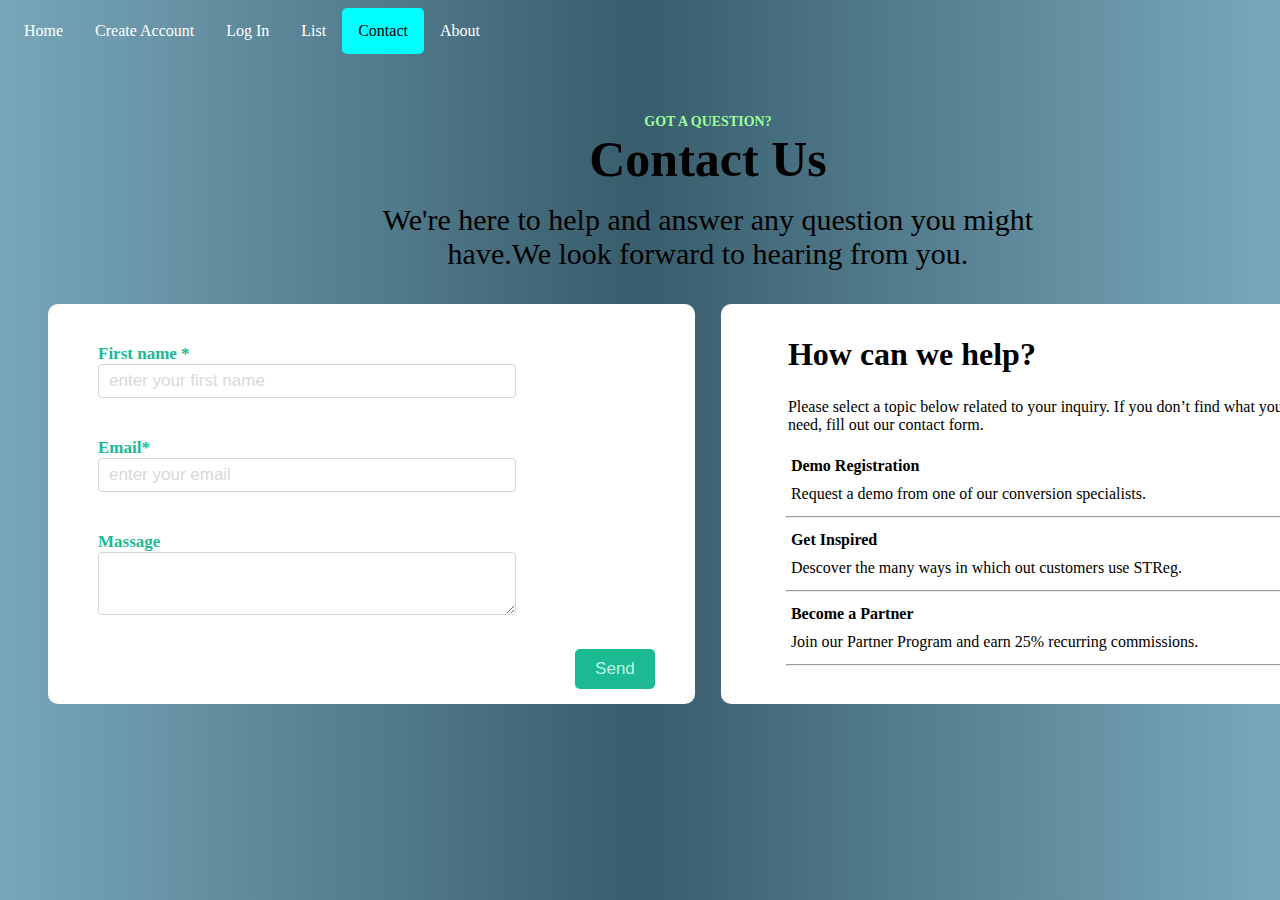
==== contact.html @ de9a7a92 "update-03/22" ====
<!DOCTYPE html>
<html>
<head>
	<meta charset="utf-8">
	<meta name="viewport" content="width=device-width, initial-scale=1">
	<title>Register Form</title>
	<link rel="stylesheet" type="text/css" href="style.css">
	<script type="text/javascript" src="code.js">	</script>
</head>
<body>
	

	<!-- Navbar -->
	<div id = "navber">
		<ul>
		  <li><a href="index.html">Home</a></li>
		  <li><a href="signup.html">Create Account</a></li>
		  <li><a href="login.html">Log In</a></li>
		  <li><a href="stList.html">List</a></li>
		  <li><a class="active" href="#contact">Contact</a></li>
		  <li><a href="#about" >About</a></li>
		</ul>
	</div>

	<div class="container">
		<div class="contain-top">
			<div class="massage">
				<h4 >GOT A QUESTION?</h4>
				<h1 >Contact Us</h1>
			
				<p>
					We're here to help and answer any question you might have.We look forward to hearing from you.
				</p>
			</div>
		</div>
		<div class="con-horizontal-group">
			<div class="form-body">
				<div class="con-left">
					<!-- Name -->
					<div class="form-group con">
			            <label for="name" class="label-title">First name *</label><br>
			            <input type="text" id="name" class="con-form-input" placeholder="enter your first name" required="required" />
			        </div>

					<!-- Email -->
					<div class="form-group con">
					  	<label for="email" class="label-title">Email*</label><br>
					  	<input type="email" id="email" class="con-form-input" placeholder="enter your email" required="required">
					</div>

					<!-- Massage -->
					<div class="form-group con">
				        <label for="choose-file" class="label-title">Massage</label><br>
				        <textarea class="con-form-input" rows="3" cols="50" style="height:auto"></textarea>
					</div>
					<div class="btn-right">
						<button type="submit" class="btn">Send</button> 
						
					</div>
				</div>
				<div class="con-right">
					<div class="massage-1">
						<h1>How can we help?</h1>
						<p>Please select a topic below related to your inquiry. If you don’t find what you need, fill out our contact form.</p>
						<div class="opt-1">
							<h4>Demo Registration</h4>
							<p>Request a demo from one of our conversion specialists.</p>
							<hr>
						</div>
						<div class="opt-1">
							<h4>Get Inspired</h4>
							<p>Descover the many ways in which out customers use STReg.</p>
							<hr>	
						</div>
						<div class="opt-1">
							<h4>Become a Partner</h4>
							<p>Join our Partner Program and earn 25% recurring commissions.</p>
							<hr>
						</div>
					</div>
					
					
				</div>
			</div>
		</div>

	</div>
	
	
</body>
</html>
---- style.css ----
/*---------------------------------------*/
/* Font */
/*---------------------------------------*/

@import url('https://fonts.googleapis.com/css?family=Roboto');


/*---------------------------------------*/
/* Register Form */
/*---------------------------------------*/
body {
  	background:linear-gradient(to right, #78a7ba 0%, #385D6C 50%, #78a7ba 99%);
}

/*---------------------------------------*/
/* Navbar */
/*---------------------------------------*/
#navber ul li a{
	border-radius: 5px;
}
ul {
	list-style-type: none;
	margin: 0;
	padding: 0;
	overflow: hidden;
	/*background-color: #595959;*/
}

li {
  	float: left;
}

li a {
  	display: block;
  	color: white;
  	text-align: center;
  	padding: 14px 16px;
  	text-decoration: none;
}

li a:hover {
  	background-color: #111;
  	color: white;
  	transition: 1s;
}

.active {
  background-color: #00ffff;
  color: black;
  transition: 1s;
}

/*---------------------------------------*/
/* Form Header */
/*---------------------------------------*/

.signup-form{
	font-family: "Roboto", san-serif;
	width: 1000px;
	margin: 5px auto;
	background:linear-gradient(to right, #ffffff 0%, #fafafa 50%, #ffffff 99%);
	border-radius: 10px;
	box-shadow: 5px 7px ;
}

.form-header{
	background-color: #EFF0F1;
	border-top-left-radius: 10px;
	border-top-right-radius: 10px;
}

.form-header h1{
	font-size: 30px;
	text-align: center;
	color: #666;
	padding: 20px 0;
	border-bottom: 1px solid #cccccc;
}

/*---------------------------------------*/
/* Form Body */
/*---------------------------------------*/

.form-body{
	padding: 10px 40px;	/*top-bottom Right-Left */
	height: 450px;
	color: #666;
}

.form-group{
	margin-bottom: 20px;	
}

.label-title{
	color: #1BBA93;
	font-size: 17px;
	font-weight: bold;
}

.form-input{
	font-size: 17px;
	box-sizing: border-box;
	width: 98%;
	height: 34px;
	padding-left: 10px;
	padding-right: 10px;
	color: #333333;
	text-align: left;
	border: 1px solid #d6d6d6;
	border-radius: 4px;
	background: white;
	outline: none;
}

.horizontal-group .left{
	float: left;
	width: 49%;
}
.horizontal-group .right{
	float: right;
	width: 49%;
}


#range-label {
	width:15%;
	padding:5px;
	background-color: #1BBA93;
	color:white;
	border-radius: 5px;
	font-size: 17px;
	position: relative;
	top:-8px;
}

::-webkit-input-placeholder { /*Change the color of placeholder text */
 	color:#d9d9d9;
}



/*---------------------------------------*/
/* Form Footer */
/*---------------------------------------*/



.signup-form .form-footer  {
	background-color: #EFF0F1;
	border-bottom-left-radius: 10px;
	border-bottom-right-radius: 10px;
	padding:10px 40px;
	text-align: right;
	border-top: 1px solid #cccccc;
}


.form-footer span {
  	float:left;
	margin-top: 10px;
	color:#999;  
	font-style: italic;
	font-weight: thin;
}


.btn {
    display:inline-block;
    padding:10px 20px;
    background-color: #1BBA93;
    font-size:17px;
    border:none;
    border-radius:5px;
    color:#bcf5e7;
    cursor:pointer;
}

.btn:hover {
    background-color: #169c7b;
    color:white;
    transition: 1s;
}

/*---------------------------------------*/
/* Log In Form */
/*---------------------------------------*/
.login-form{
	font-family: "Roboto", san-serif;
	width: 1000px;
	height: 600px;
	margin: 20px auto;
	background:linear-gradient(to right, #ffffff 0%, #fafafa 50%, #ffffff 99%);
	border-radius: 10px;
	box-shadow: 5px 7px ;
}

.logform-body{
	padding: 0;	/*top-bottom Right-Left */
	height: 580px;
	color: #666;
}


.log-left{
	width: 49%;
	float: left;
	height: 600px;
	background-image: url('C:\\Users\\raihanur.rahman\\Downloads\\bg-01.jpg');
	background-position: center;
	background-repeat: no-repeat;
	background-size: cover;
	border-radius: 10px;
}

.log-right{
	width: 49%;
	height: 520px;
	float: right;
	margin-top: 45px;
}


.label1{
	padding: 10px;
	margin-bottom: 50px;
}
.logright{
	float: right;
	width: 100%;
}
.log{
	margin-top: 50px;
}
/*---------------------------------------*/
/* Social Icons */
/*---------------------------------------*/

.social{
	width: 100%;
	margin: 0px;
}
.soc-list{
	width: 100%;
	margin-top: 500px;
	margin-right: 50%;
}

.soc-list li{
	margin-left: 50px; 
	background: black;
}


.soc-list li:nth-child(1) a:hover{
	background: #3b5999;
	transition: 0.6s;
}

.soc-list li:nth-child(2) a:hover{
    background: #55acee;
    transition: 0.6s;
}

.soc-list li:nth-child(3) a:hover {
  	background: #0077b5;
  	transition: 0.6s;
}

.soc-list li:nth-child(4) a:hover {
  	background: #dd4b39;
  	transition: 0.6s;
}

/*---------------------------------------*/
/* Contact Page */
/*---------------------------------------*/
.container{
	width: 1400px;
	height: 500px;
	margin:5px auto;
}

.contain-top{
	width: 90%;
	height: 30%;
	margin: 5px auto;
}
.massage{
	width: 700px;
	margin-left: 280px;
	margin-top: 60px;
}
.contain-top h4{
	text-align: center;
	font-size: 14px;
	padding-top: 10px 0;
	margin: 0;
	color: #99ff99;
}
.contain-top h1{
	text-align: center;
	font-size: 50px;
	padding: 0;
	margin: 0;
}
.contain-top p{
	text-align: center;
	font-size: 30px;
	padding: 15px;
	margin: 0;
}
.con-horizontal-group{
	width: 1400px;
	height: 400px;
	margin-top: 30px;
}
.con-left{
	width: 49%;
	height: 400px; 
	float: left;
	background: white;
	border-radius: 10px;
	transition: 0.4s;
}
.con-left:hover{
	width: 50%;
	height: 430px;
	transition: 0.4s;
	box-shadow: 5px 7px;
}
.con-right{
	width: 49%;
	height: 400px;
	float: right;
	background: white;
	border-radius: 10px;
	transition: 0.4s;
}
.con-right:hover{
	width: 50%;
	height: 430px;
	transition: 0.4s;
	box-shadow: 5px 7px;
}
.con{
	margin-top: 40px;
	margin-left: 50px;
}
.con-form-input{
	font-size: 17px;
	box-sizing: border-box;
	width: 70%;
	height: 34px;
	padding-left: 10px;
	padding-right: 10px;
	color: #333333;
	text-align: left;
	border: 1px solid #d6d6d6;
	border-radius: 4px;
	background: white;
	outline: none;
}
.btn-right{
	float: right;
	padding: 10px;
	margin-right: 30px; 
}
.massage-1{
	width: 80%;
	margin:3px auto;
}
.massage-1 h1{
	font: 20px;
	text-align: left;
	padding: 2px;
	color: black;
	margin-top:30px; 
}
.massage-1 p{
	font: 20px;
	text-align: left;
	padding: 2px;
	color: black;
}
.opt-1{
	font: 17px;
	text-align: left;
	padding: 0;
	margin: 0;
	color: black;
}

.opt-1 h4{
	padding: 5px;
	margin: 0;
}
.opt-1 p{
	padding: 5px;
	margin: 0;
}
.List{
	width: 700px;
	margin: 20px auto;
}
table,th,td{
	margin: 30px auto; 
	padding-top: 20px;
	padding-bottom: 20px;
	padding-right: 200px;
}
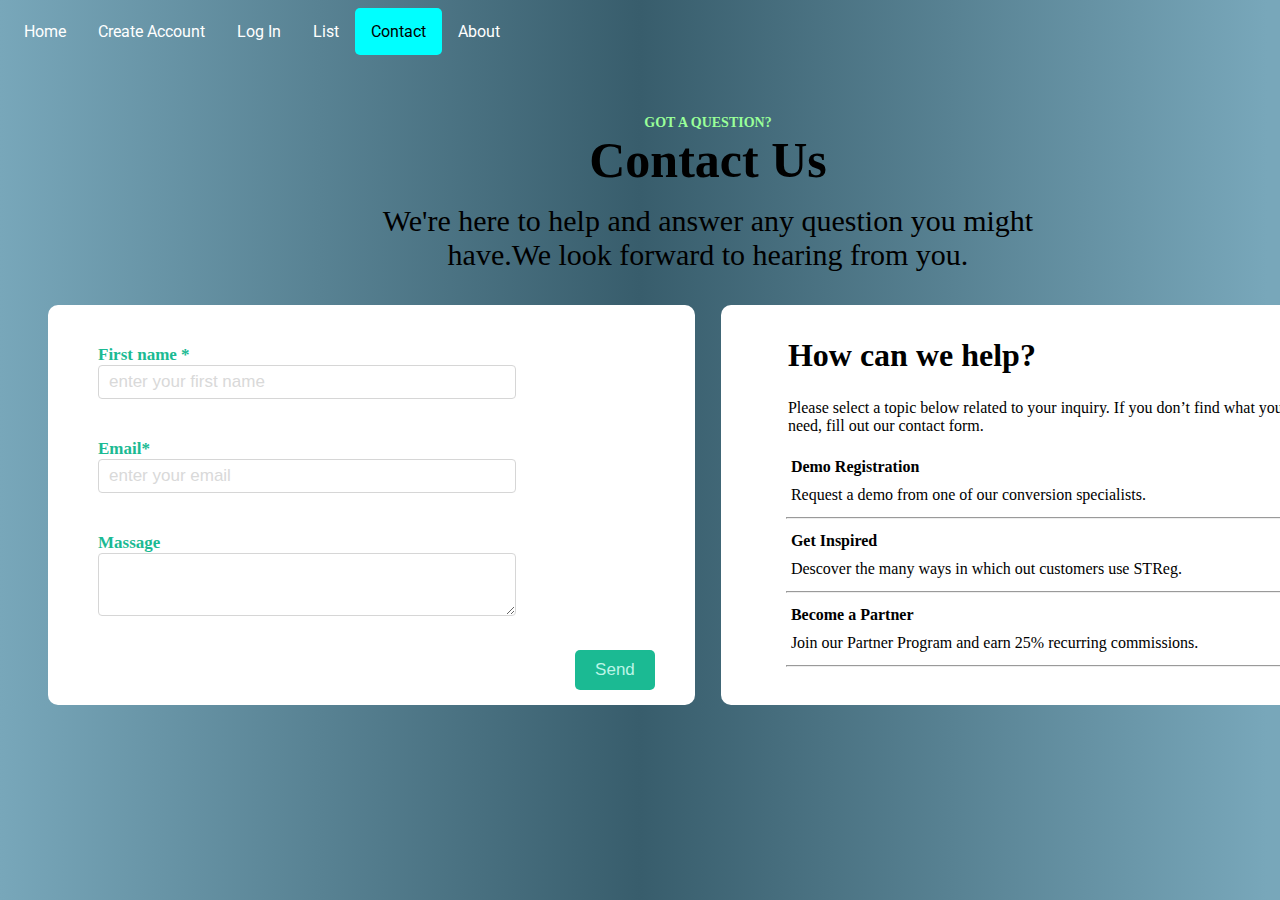
==== commit 1be9e62e: "Updated" ====
--- a/contact.html
+++ b/contact.html
@@ -5,20 +5,20 @@
 	<meta name="viewport" content="width=device-width, initial-scale=1">
 	<title>Register Form</title>
 	<link rel="stylesheet" type="text/css" href="style.css">
-	<script type="text/javascript" src="code.js">	</script>
+	
 </head>
 <body>
 	
 
 	<!-- Navbar -->
-	<div id = "navber">
+	<div id = "navber1">
 		<ul>
 		  <li><a href="index.html">Home</a></li>
 		  <li><a href="signup.html">Create Account</a></li>
 		  <li><a href="login.html">Log In</a></li>
 		  <li><a href="stList.html">List</a></li>
 		  <li><a class="active" href="#contact">Contact</a></li>
-		  <li><a href="#about" >About</a></li>
+		  <li><a href="about.html" >About</a></li>
 		</ul>
 	</div>
 
@@ -86,6 +86,6 @@
 
 	</div>
 	
-	
+	<!-- <script type="text/javascript" src="code.js">	</script> -->
 </body>
 </html>--- a/style.css
+++ b/style.css
@@ -15,7 +15,7 @@
 /*---------------------------------------*/
 /* Navbar */
 /*---------------------------------------*/
-#navber ul li a{
+#navber1 ul li a{
 	border-radius: 5px;
 }
 ul {
@@ -27,15 +27,16 @@
 }
 
 li {
-  	float: left;
+	  float: left;
+	  font-family: "Open Sans", -apple-system, BlinkMacSystemFont, "Segoe UI", Roboto, "Helvetica Neue", Arial, sans-serif;
 }
 
 li a {
   	display: block;
   	color: white;
-  	text-align: center;
-  	padding: 14px 16px;
-  	text-decoration: none;
+  	text-align: center ;
+  	padding: 14px 16px ;
+  	text-decoration: none !important;
 }
 
 li a:hover {
@@ -47,7 +48,6 @@
 .active {
   background-color: #00ffff;
   color: black;
-  transition: 1s;
 }
 
 /*---------------------------------------*/
@@ -398,13 +398,45 @@
 	padding: 5px;
 	margin: 0;
 }
-.List{
-	width: 700px;
-	margin: 20px auto;
-}
-table,th,td{
-	margin: 30px auto; 
-	padding-top: 20px;
-	padding-bottom: 20px;
-	padding-right: 200px;
-}+/* PopUp Details Div */
+.details{
+	display: none; /* Hidden by default */
+	position: fixed; /* Stay in place */
+	z-index: 1; /* Sit on top */
+	padding-top: 100px; /* Location of the box */
+	left: 0;
+	top: 0;
+	width: 100%; /* Full width */
+	height: 100%; /* Full height */
+	overflow: auto; /* Enable scroll if needed */
+	background-color: rgb(0,0,0); /* Fallback color */
+  	background-color: rgba(0,0,0,0.4); /* Black w/ opacity */
+}
+.details-contain{
+  background-color: #fefefe;
+  margin: auto;
+  padding: 20px;
+  width: 80%;
+  height: 400px;
+}
+.close {
+	color: #aaaaaa;
+	float: right;
+	font-size: 28px;
+	font-weight: bold;
+}
+.butn {
+	color: #aaaaaa;
+	float: right;
+	font-size: 17px;
+	margin-top: 300px;
+	font-weight: bold;
+}
+  
+.close:hover,
+.close:focus {
+color: #000;
+	text-decoration: none;
+	cursor: pointer;
+}
+/*  */